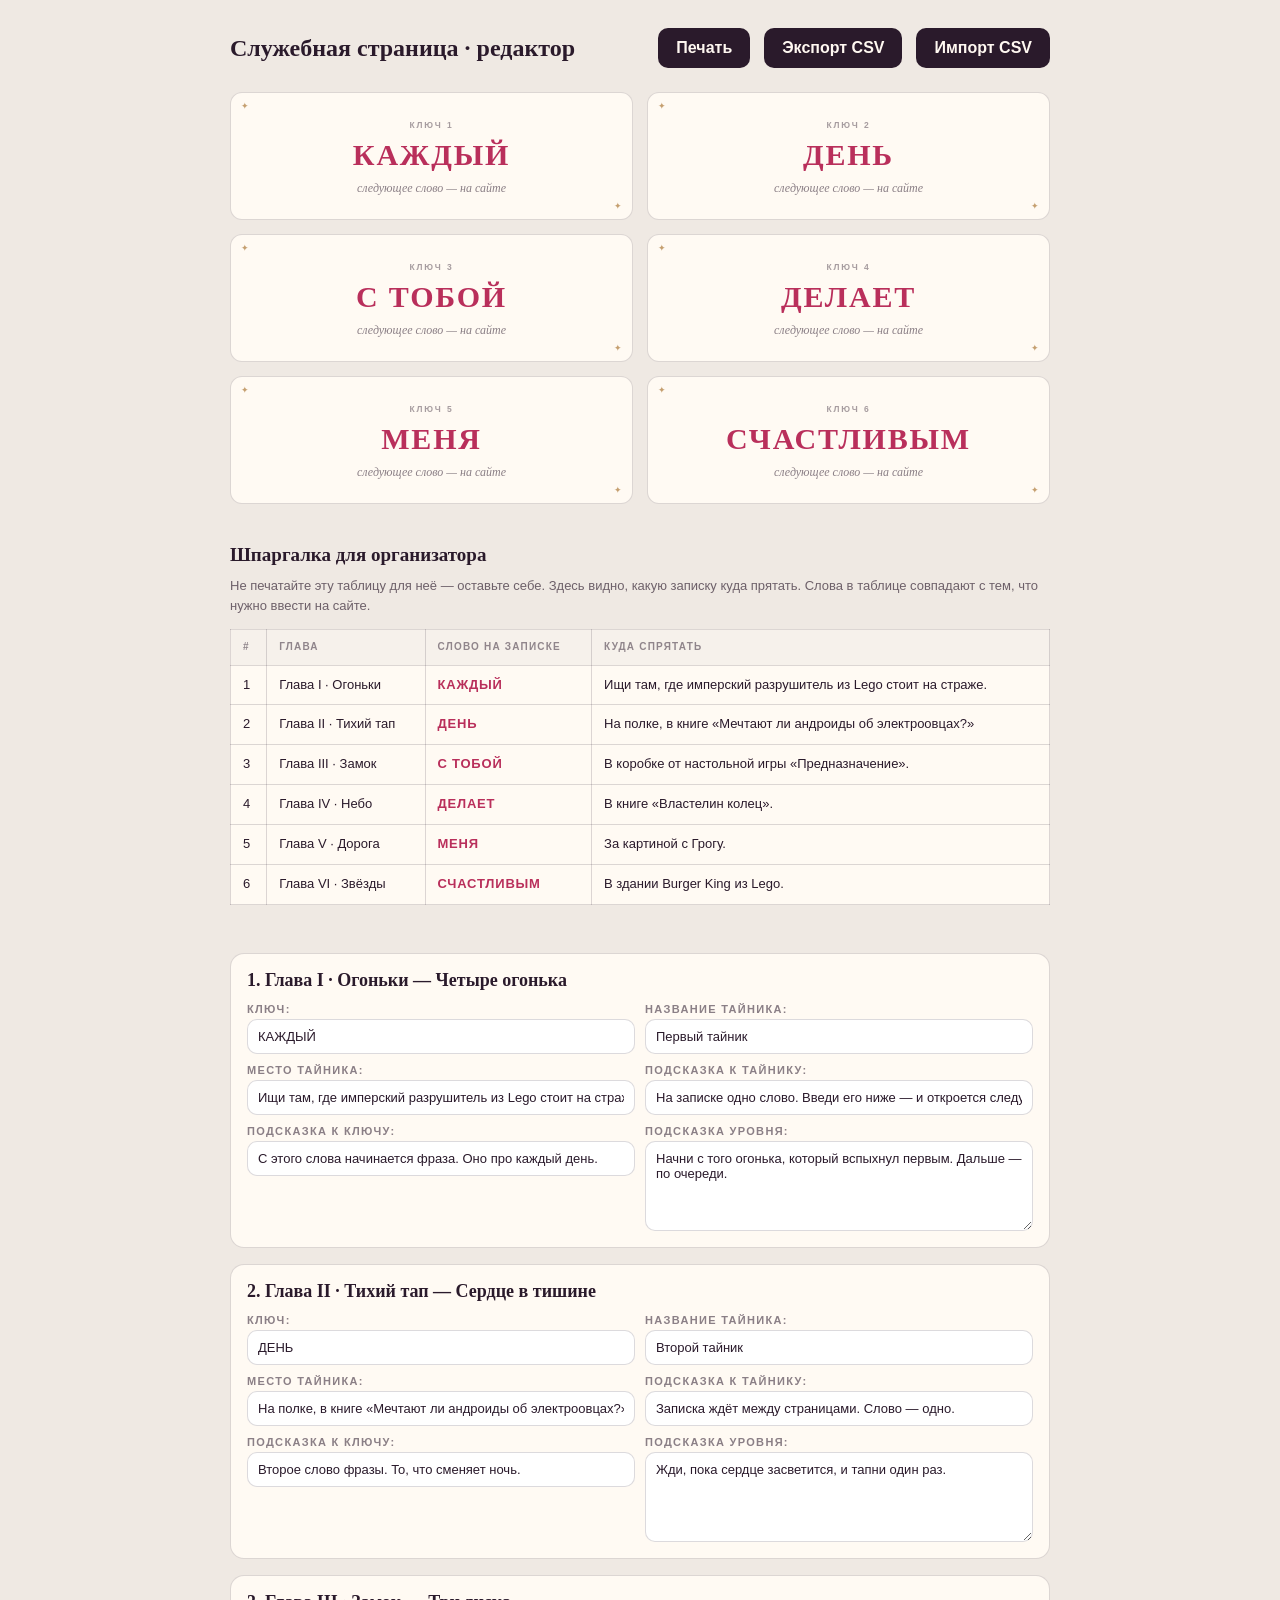
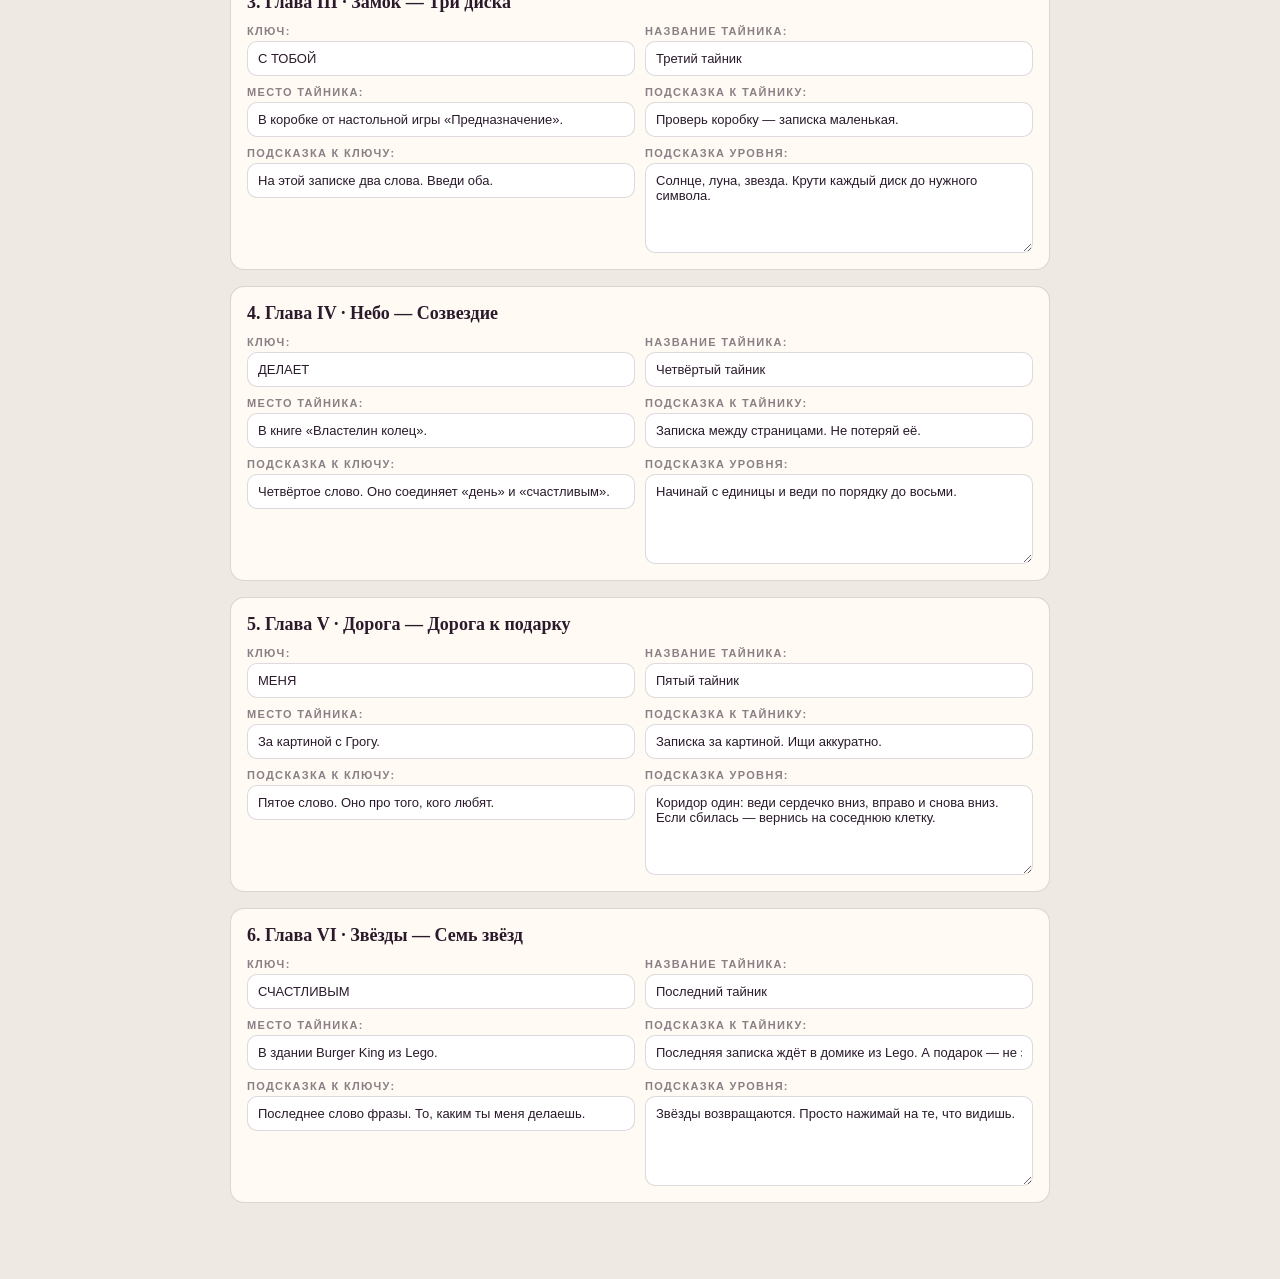
==== docs/editor.html @ c325a447 "Служебная страница редактора и очистка декора" ====
<!DOCTYPE html>
<html lang="ru">
<head>
    <meta charset="UTF-8">
    <meta name="viewport" content="width=device-width, initial-scale=1">
    <title>Служебная страница · Редактор квеста</title>
    <meta name="robots" content="noindex, nofollow">
    <style>
        :root {
            --ink: #2a1a2b;
            --rose: #b92f5b;
            --gold: #a06419;
            --line: rgba(42, 26, 43, 0.16);
        }

        * { box-sizing: border-box; }

        body {
            margin: 0;
            padding: 28px 20px 60px;
            background: #efe9e3;
            color: var(--ink);
            font-family: "Segoe UI", Roboto, Arial, sans-serif;
        }

        .toolbar {
            max-width: 820px;
            margin: 0 auto 24px;
            display: flex;
            flex-wrap: wrap;
            align-items: center;
            gap: 14px;
        }

        .toolbar h1 {
            flex: 1 1 260px;
            margin: 0;
            font-family: Georgia, "Times New Roman", serif;
            font-size: 24px;
            font-weight: 600;
        }

        .toolbar button {
            padding: 11px 18px;
            border: 0;
            border-radius: 10px;
            background: #2a1a2b;
            color: #fff8f1;
            font: inherit;
            font-weight: 700;
            cursor: pointer;
        }

        .notice {
            max-width: 820px;
            margin: 0 auto 22px;
            padding: 12px 15px;
            border: 1px solid rgba(185, 47, 91, 0.35);
            border-radius: 10px;
            background: rgba(185, 47, 91, 0.08);
            font-size: 13.5px;
            line-height: 1.5;
        }

        .notice[hidden] { display: none; }

        .sheet {
            max-width: 820px;
            margin: 0 auto;
            display: grid;
            grid-template-columns: repeat(2, 1fr);
            gap: 14px;
        }

        .note {
            position: relative;
            min-height: 128px;
            padding: 20px 18px 16px;
            border: 1px solid var(--line);
            border-radius: 12px;
            background: #fffaf3;
            display: flex;
            flex-direction: column;
            justify-content: center;
            text-align: center;
            break-inside: avoid;
        }

        .note::before,
        .note::after {
            content: "✦";
            position: absolute;
            font-size: 9px;
            color: var(--gold);
            opacity: 0.6;
        }

        .note::before { top: 8px; left: 10px; }
        .note::after { bottom: 8px; right: 10px; }

        .note__num {
            margin-bottom: 8px;
            font-size: 8.5px;
            font-weight: 700;
            letter-spacing: 0.22em;
            text-transform: uppercase;
            color: rgba(42, 26, 43, 0.42);
        }

        .note__word {
            font-family: Georgia, "Times New Roman", serif;
            font-size: 30px;
            font-weight: 600;
            letter-spacing: 0.06em;
            line-height: 1.1;
            text-transform: uppercase;
            color: var(--rose);
        }

        .note__hint {
            margin-top: 10px;
            font-family: Georgia, "Times New Roman", serif;
            font-size: 12px;
            font-style: italic;
            color: rgba(42, 26, 43, 0.55);
        }

        .organizer {
            max-width: 820px;
            margin: 40px auto 0;
        }

        .organizer h2 {
            margin: 0 0 10px;
            font-family: Georgia, "Times New Roman", serif;
            font-size: 19px;
            font-weight: 600;
        }

        .organizer p {
            margin: 0 0 14px;
            font-size: 13px;
            line-height: 1.5;
            color: rgba(42, 26, 43, 0.66);
        }

        table {
            width: 100%;
            border-collapse: collapse;
            background: #fffaf3;
            font-size: 13px;
        }

        th, td {
            padding: 10px 12px;
            border: 1px solid var(--line);
            text-align: left;
            vertical-align: top;
            line-height: 1.45;
        }

        th {
            font-size: 10px;
            letter-spacing: 0.12em;
            text-transform: uppercase;
            color: rgba(42, 26, 43, 0.5);
            background: rgba(42, 26, 43, 0.04);
        }

        td b {
            letter-spacing: 0.06em;
            text-transform: uppercase;
            color: var(--rose);
        }

        .empty {
            padding: 20px;
            border: 1px dashed var(--line);
            border-radius: 10px;
            font-size: 13px;
            text-align: center;
            color: rgba(42, 26, 43, 0.5);
        }

        .editor {
            max-width: 820px;
            margin: 48px auto 0;
        }

        .editor h2 {
            margin: 0 0 14px;
            font-family: Georgia, "Times New Roman", serif;
            font-size: 22px;
            font-weight: 600;
        }

        .editor .level-card {
            border: 1px solid var(--line);
            border-radius: 14px;
            background: #fffaf3;
            padding: 16px;
            margin-bottom: 16px;
        }

        .editor .level-card h3 {
            margin: 0 0 12px;
            font-family: Georgia, "Times New Roman", serif;
            font-size: 18px;
            font-weight: 600;
        }

        .editor .grid {
            display: grid;
            grid-template-columns: repeat(2, minmax(0, 1fr));
            gap: 10px;
        }

        @media (max-width: 620px) {
            .editor .grid { grid-template-columns: 1fr; }
        }

        .editor label {
            display: flex;
            flex-direction: column;
            gap: 4px;
            font-size: 11px;
            font-weight: 800;
            letter-spacing: 0.12em;
            text-transform: uppercase;
            color: rgba(42, 26, 43, 0.55);
        }

        .editor input,
        .editor textarea {
            width: 100%;
            padding: 9px 10px;
            border: 1px solid var(--line);
            border-radius: 10px;
            background: #fff;
            color: var(--ink);
            font: inherit;
            font-size: 13px;
            text-transform: none;
            letter-spacing: normal;
            font-weight: 500;
        }

        .editor textarea { min-height: 90px; resize: vertical; }

        @media (max-width: 620px) {
            .sheet { grid-template-columns: 1fr; }
        }

        @media (max-width: 620px) {
            .toolbar { gap: 10px; }
        }

        @media print {
            @page { size: A4; margin: 14mm; }

            body {
                padding: 0;
                background: #fff;
                -webkit-print-color-adjust: exact;
                print-color-adjust: exact;
            }

            .toolbar button,
            .organizer p,
            .toolbar h1 { display: none; }

            .toolbar { margin: 0; }

            .notice { margin-bottom: 10mm; font-size: 11px; }

            .sheet { gap: 6mm; }

            .note {
                min-height: 45mm;
                border-color: #bbb;
            }

            .note__word { font-size: 30pt; }

            .organizer { margin-top: 12mm; break-before: page; }

            table { font-size: 11px; }
        }
    </style>
</head>
<body>

    <div class="toolbar">
        <h1>Служебная страница · редактор</h1>
        <button type="button" id="printBtn">Печать</button>
        <button type="button" id="exportBtn">Экспорт CSV</button>
        <button type="button" id="importBtn">Импорт CSV</button>
    </div>

    <p class="notice" id="demoNotice" hidden>
        Сейчас в <code>js/config.js</code> включены демо-ключи. Это не настоящие слова —
        для квеста сначала замените контент и поставьте <code>meta.demo = false</code>.
    </p>

    <div class="sheet" id="sheet"></div>

    <section class="organizer">
        <h2>Шпаргалка для организатора</h2>
        <p>
            Не печатайте эту таблицу для неё — оставьте себе. Здесь видно, какую записку
            куда прятать. Слова в таблице совпадают с тем, что нужно ввести на сайте.
        </p>
        <div id="tableMount"></div>
    </section>

    <section class="editor" id="editor"></section>

    <script src="../js/config.js"></script>
    <script>
        (function () {
            "use strict";

            const config = (typeof QUEST !== "undefined") ? QUEST : null;
            const levels = (config && config.levels) || [];
            const sheet = document.getElementById("sheet");
            const tableMount = document.getElementById("tableMount");
            const notice = document.getElementById("demoNotice");
            const editorMount = document.getElementById("editor");

            function keys(reward) {
                if (!reward || reward.key == null) return [];
                const list = Array.isArray(reward.key) ? reward.key : [reward.key];
                return list.filter(function (value) {
                    return value != null && String(value).trim() !== "";
                });
            }

            if (config && config.meta && config.meta.demo) {
                notice.hidden = false;
            }

            const notes = levels
                .map(function (level, index) {
                    return { level: level, index: index, word: keys(level.reward)[0] };
                })
                .filter(function (entry) { return entry.word; });

            if (!notes.length) {
                sheet.innerHTML = '<div class="empty">В конфиге нет ни одного уровня с полем <code>reward.key</code>.</div>';
            }

            notes.forEach(function (entry, order) {
                const noteEl = document.createElement("div");
                noteEl.className = "note";
                noteEl.innerHTML =
                    '<div class="note__num">Ключ ' + (order + 1) + "</div>" +
                    '<div class="note__word">' + String(entry.word).toUpperCase() + "</div>" +
                    '<div class="note__hint">следующее слово — на сайте</div>';
                sheet.appendChild(noteEl);
            });

            const rows = levels.map(function (level, index) {
                const word = keys(level.reward)[0];
                const reward = level.reward || {};
                return (
                    "<tr>" +
                        "<td>" + (index + 1) + "</td>" +
                        "<td>" + (level.eyebrow || "Глава") + "</td>" +
                        "<td>" + (word ? "<b>" + word + "</b>" : "— без записки —") + "</td>" +
                        "<td>" + (reward.text || "—") + "</td>" +
                    "</tr>"
                );
            }).join("");

            tableMount.innerHTML =
                "<table>" +
                    "<thead><tr>" +
                        "<th>#</th><th>Глава</th><th>Слово на записке</th><th>Куда спрятать</th>" +
                    "</tr></thead>" +
                    "<tbody>" + rows + "</tbody>" +
                "</table>";

            /* ---------- Редактор ---------- */

            const editor = document.getElementById("editor");
            editor.innerHTML = "";

            levels.forEach(function (level, index) {
                const card = document.createElement("div");
                card.className = "level-card";

                const title = document.createElement("h3");
                title.textContent = (index + 1) + ". " + (level.eyebrow || "Глава") + " — " + (level.title || "Без названия");

                const grid = document.createElement("div");
                grid.className = "grid";

                function field(label, key, value, textarea) {
                    const wrap = document.createElement("label");
                    const input = document.createElement(textarea ? "textarea" : "input");
                    if (!textarea) {
                        input.type = "text";
                    }
                    input.value = value == null ? "" : String(value);
                    input.setAttribute("data-level", String(index));
                    input.setAttribute("data-field", key);
                    if (textarea) {
                        input.rows = 3;
                    }
                    wrap.appendChild(document.createTextNode(label + ": "));
                    wrap.appendChild(input);
                    grid.appendChild(wrap);
                    return input;
                }

                field("Ключ", "key", keys(level.reward)[0]);
                field("Название тайника", "treasureTitle", level.reward ? level.reward.title : "");
                field("Место тайника", "treasurePlace", level.reward ? level.reward.text : "");
                field("Подсказка к тайнику", "treasureNote", level.reward ? level.reward.note : "");
                field("Подсказка к ключу", "keyHint", level.reward ? level.reward.keyHint : "");
                field("Подсказка уровня", "hint", level.hint, true);

                card.appendChild(title);
                card.appendChild(grid);
                editor.appendChild(card);
            });

            document.getElementById("exportBtn").addEventListener("click", function () {
                const header = [
                    "level_id", "eyebrow", "title", "type",
                    "key", "treasureTitle", "treasurePlace", "treasureNote", "keyHint", "hint"
                ];
                const lines = [header.join(",")];

                levels.forEach(function (level) {
                    const reward = level.reward || {};
                    const row = [
                        level.id,
                        level.eyebrow || "",
                        level.title || "",
                        level.type || "",
                        keys(level.reward)[0] || "",
                        reward.title || "",
                        reward.text || "",
                        reward.note || "",
                        reward.keyHint || "",
                        level.hint || ""
                    ].map(function (value) { return String(value == null ? "" : value); });

                    lines.push(row.map(function (value) {
                        return /[",\n]/.test(value) ? '"' + value.replace(/"/g, '""') + '"' : value;
                    }).join(","));
                });

                const blob = new Blob([lines.join("\n")], { type: "text/csv;charset=utf-8" });
                const url = URL.createObjectURL(blob);
                const a = document.createElement("a");
                a.href = url;
                a.download = "quest-editor.csv";
                a.click();
                URL.revokeObjectURL(url);
            });

            document.getElementById("importBtn").addEventListener("click", function () {
                const input = document.createElement("input");
                input.type = "file";
                input.accept = ".csv,text/csv";
                input.addEventListener("change", function () {
                    const file = input.files && input.files[0];
                    if (!file) return;
                    const reader = new FileReader();
                    reader.onload = function () {
                        const text = String(reader.result || "");
                        const lines = text.split(/\r\n|\n|\r/).filter(function (line) { return line.trim() !== ""; });
                        const header = (lines[0] || "").split(",");
                        const startIndex = header.findIndex(function (h) { return h.trim() === "level_id"; });
                        if (startIndex < 0) return;

                        for (let i = 1; i < lines.length; i++) {
                            const cells = lines[i].split(",");
                            const level = levels[i - 1];
                            if (!level) break;
                            for (let c = startIndex; c < header.length; c++) {
                                const field = header[c].trim();
                                const value = (cells[c] == null ? "" : cells[c]).trim();
                                if (!field) continue;
                                if (field === "key" && level.reward) level.reward.key = value;
                                if (field === "treasureTitle" && level.reward) level.reward.title = value;
                                if (field === "treasurePlace" && level.reward) level.reward.text = value;
                                if (field === "treasureNote" && level.reward) level.reward.note = value;
                                if (field === "keyHint" && level.reward) level.reward.keyHint = value;
                                if (field === "hint") level.hint = value;
                            }
                        }
                    };
                    reader.readAsText(file);
                });
                input.click();
            });

            document.getElementById("printBtn").addEventListener("click", function () {
                window.print();
            });
        })();
    </script>
</body>
</html>
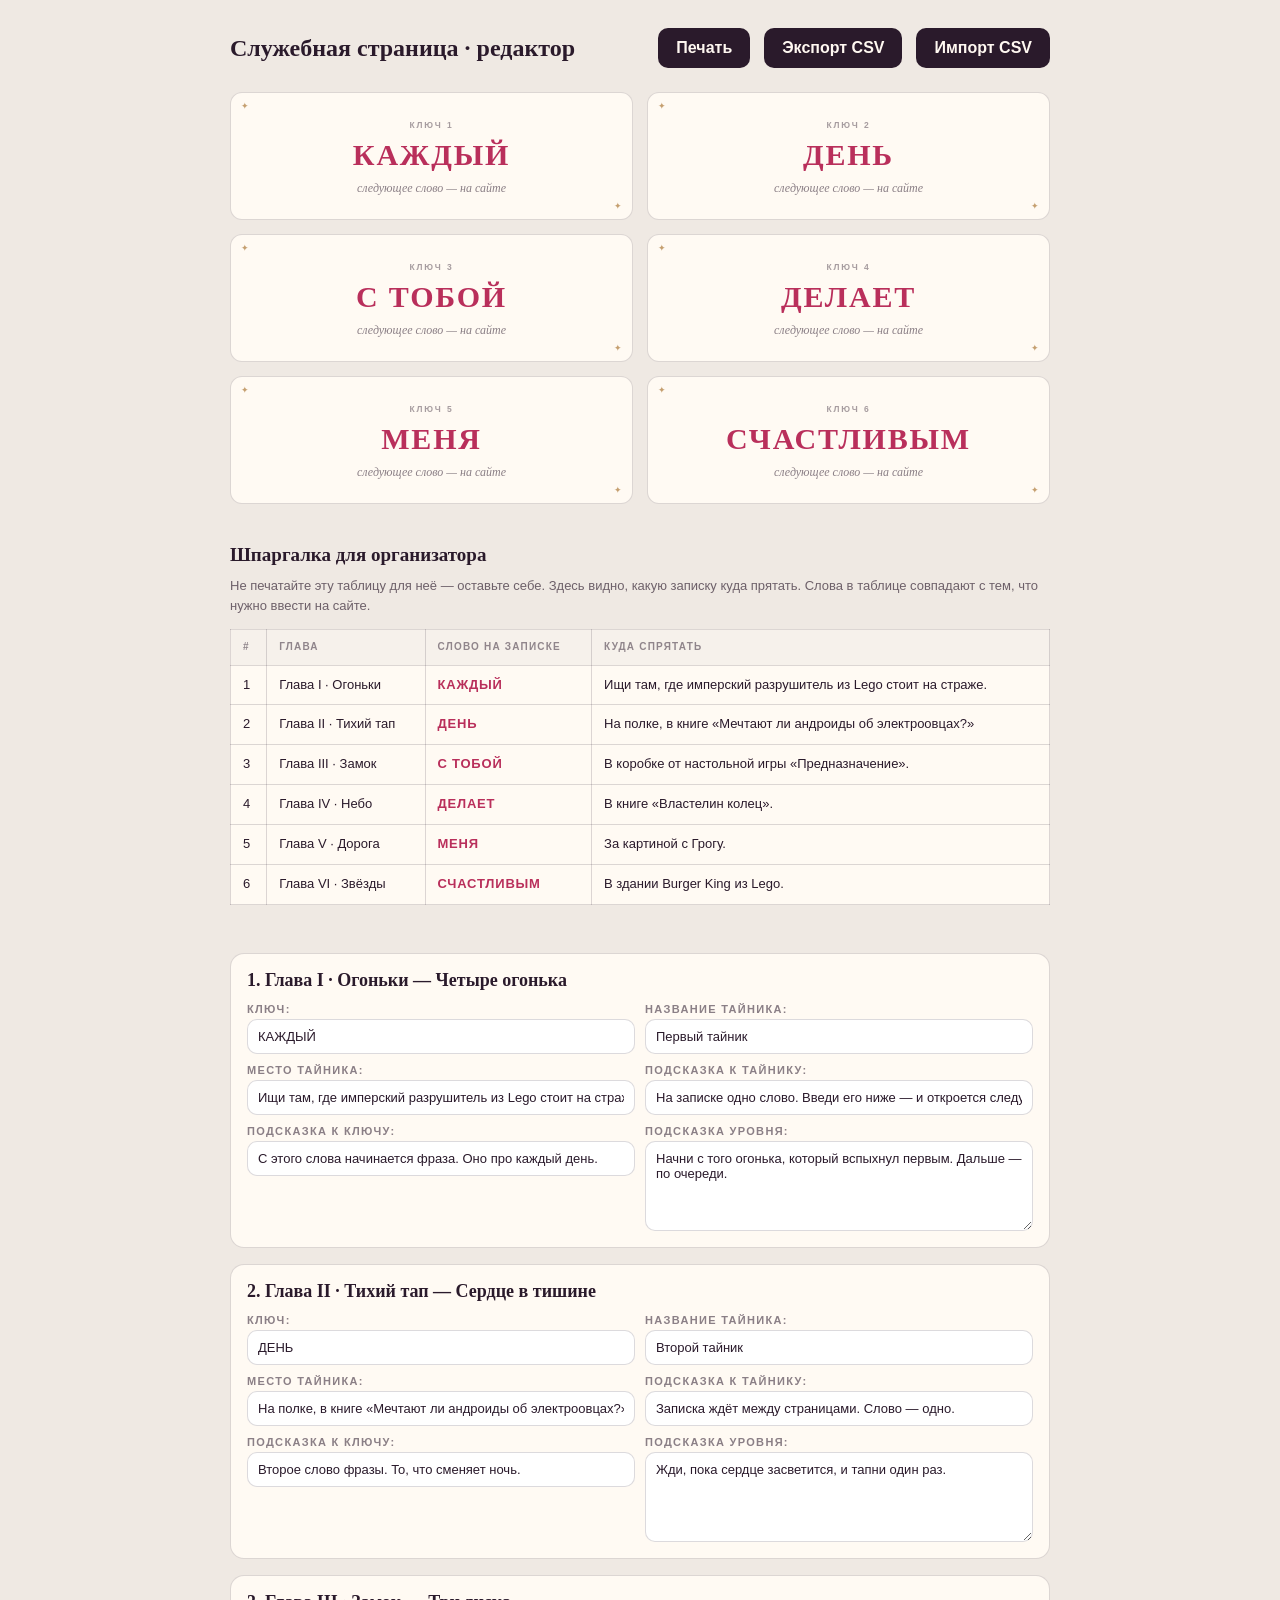
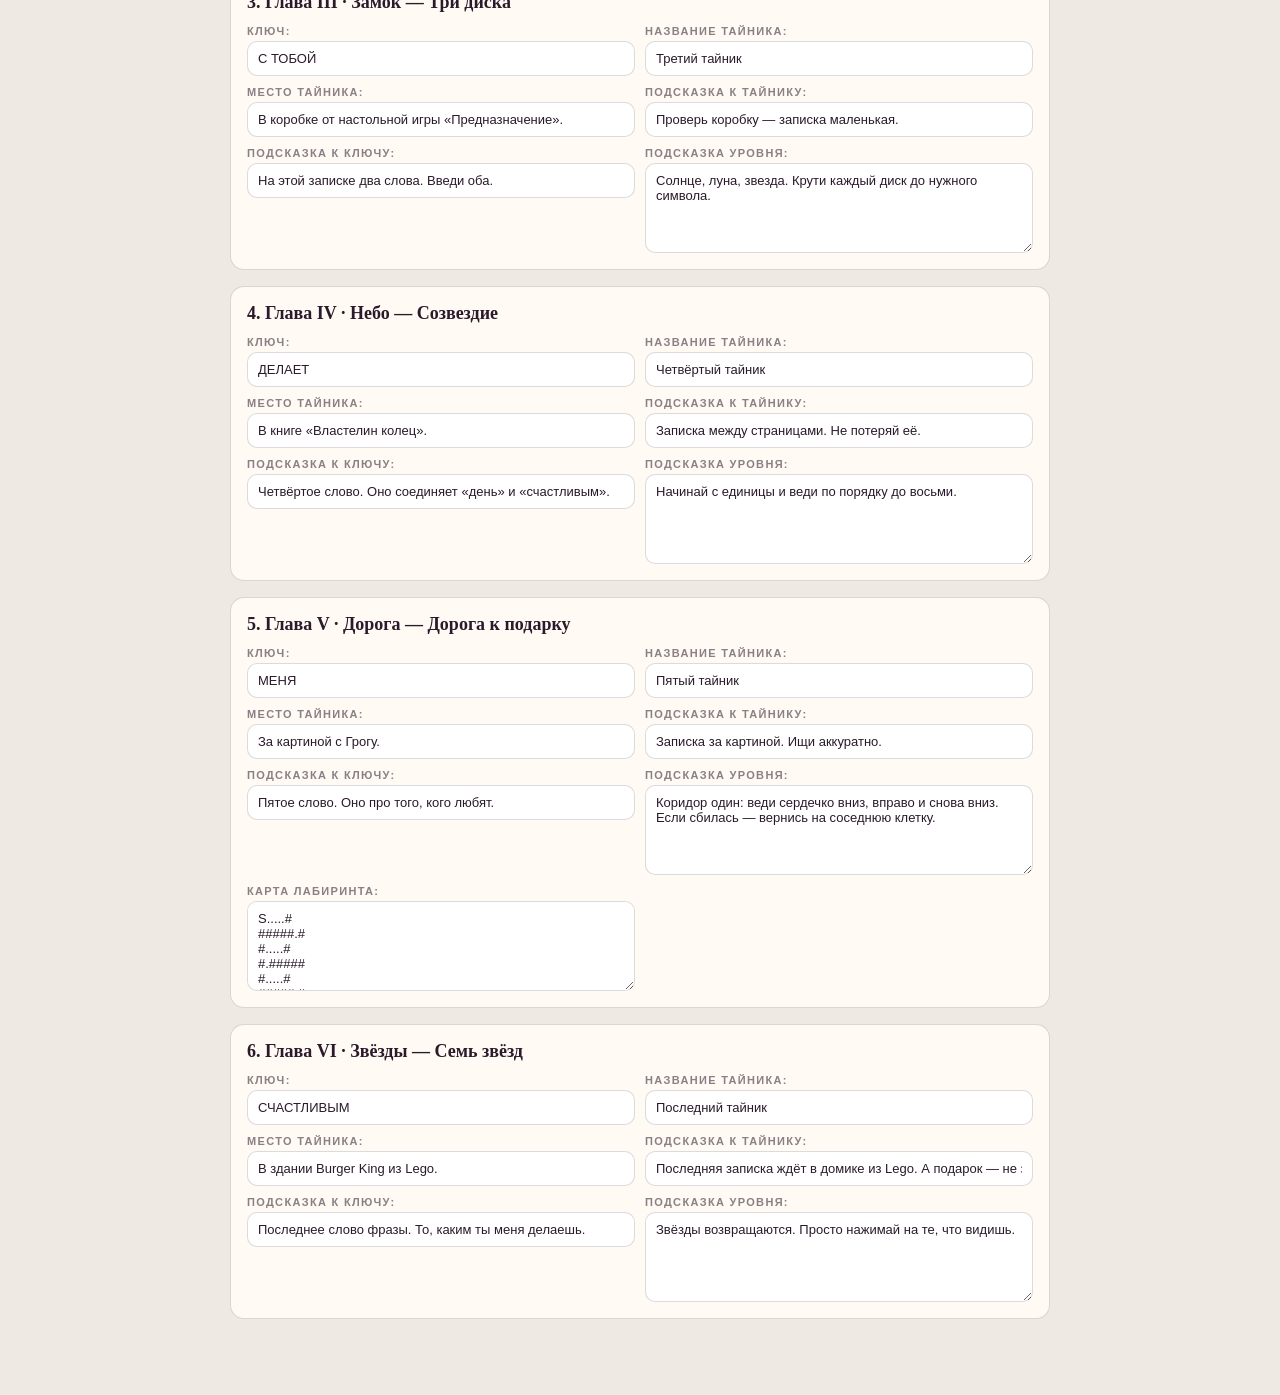
==== commit 633eec86: "Редактор карты лабиринта в служебной странице" ====
--- a/docs/editor.html
+++ b/docs/editor.html
@@ -419,6 +419,9 @@
                 field("Подсказка к тайнику", "treasureNote", level.reward ? level.reward.note : "");
                 field("Подсказка к ключу", "keyHint", level.reward ? level.reward.keyHint : "");
                 field("Подсказка уровня", "hint", level.hint, true);
+                if (level.type === "maze") {
+                    field("Карта лабиринта", "grid", (level.grid || []).join("\n"), true);
+                }
 
                 card.appendChild(title);
                 card.appendChild(grid);
@@ -428,7 +431,7 @@
             document.getElementById("exportBtn").addEventListener("click", function () {
                 const header = [
                     "level_id", "eyebrow", "title", "type",
-                    "key", "treasureTitle", "treasurePlace", "treasureNote", "keyHint", "hint"
+                    "key", "treasureTitle", "treasurePlace", "treasureNote", "keyHint", "hint", "grid"
                 ];
                 const lines = [header.join(",")];
 
@@ -444,7 +447,8 @@
                         reward.text || "",
                         reward.note || "",
                         reward.keyHint || "",
-                        level.hint || ""
+                        level.hint || "",
+                        (level.grid || []).join("\n") || ""
                     ].map(function (value) { return String(value == null ? "" : value); });
 
                     lines.push(row.map(function (value) {
@@ -490,6 +494,12 @@
                                 if (field === "treasureNote" && level.reward) level.reward.note = value;
                                 if (field === "keyHint" && level.reward) level.reward.keyHint = value;
                                 if (field === "hint") level.hint = value;
+                                if (field === "grid") {
+                                    level.grid = value
+                                        .split(/\r\n|\n|\r/)
+                                        .map(function (line) { return String(line); })
+                                        .filter(function (line) { return line.trim() !== ""; });
+                                }
                             }
                         }
                     };
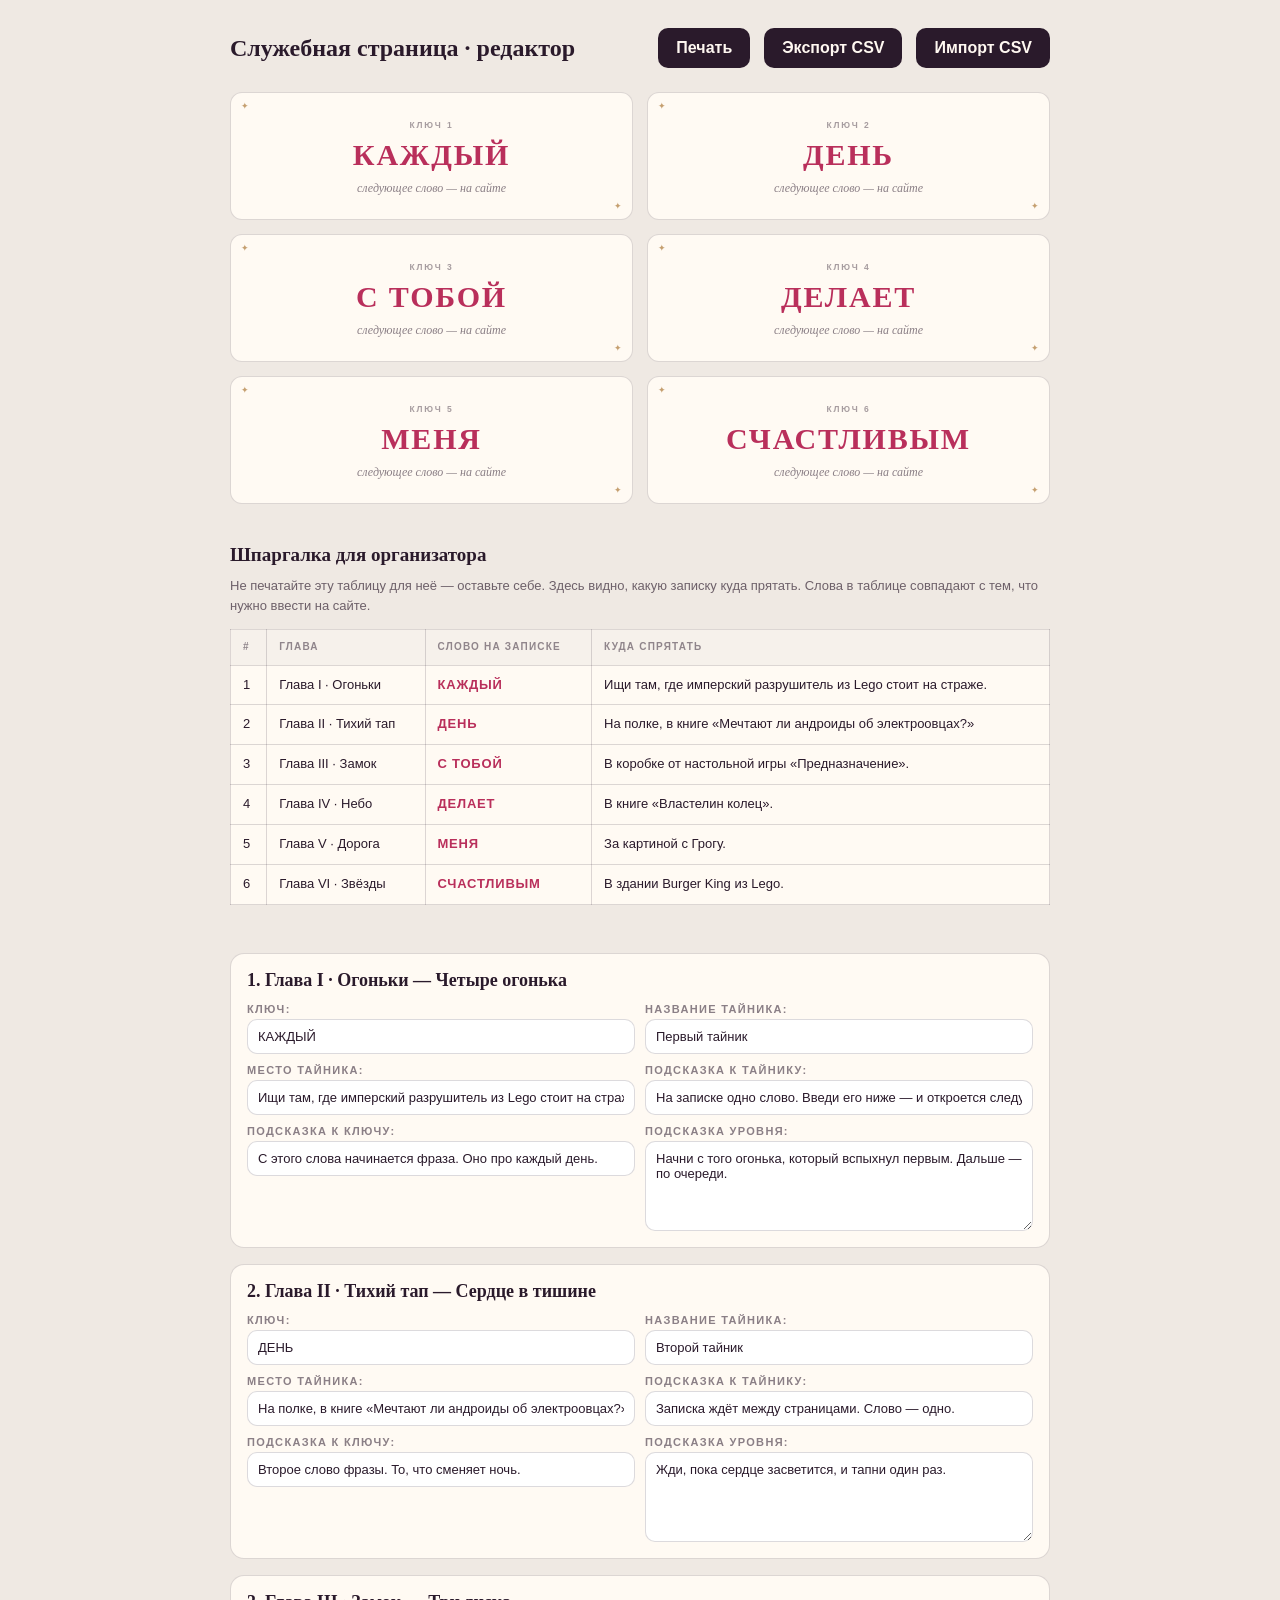
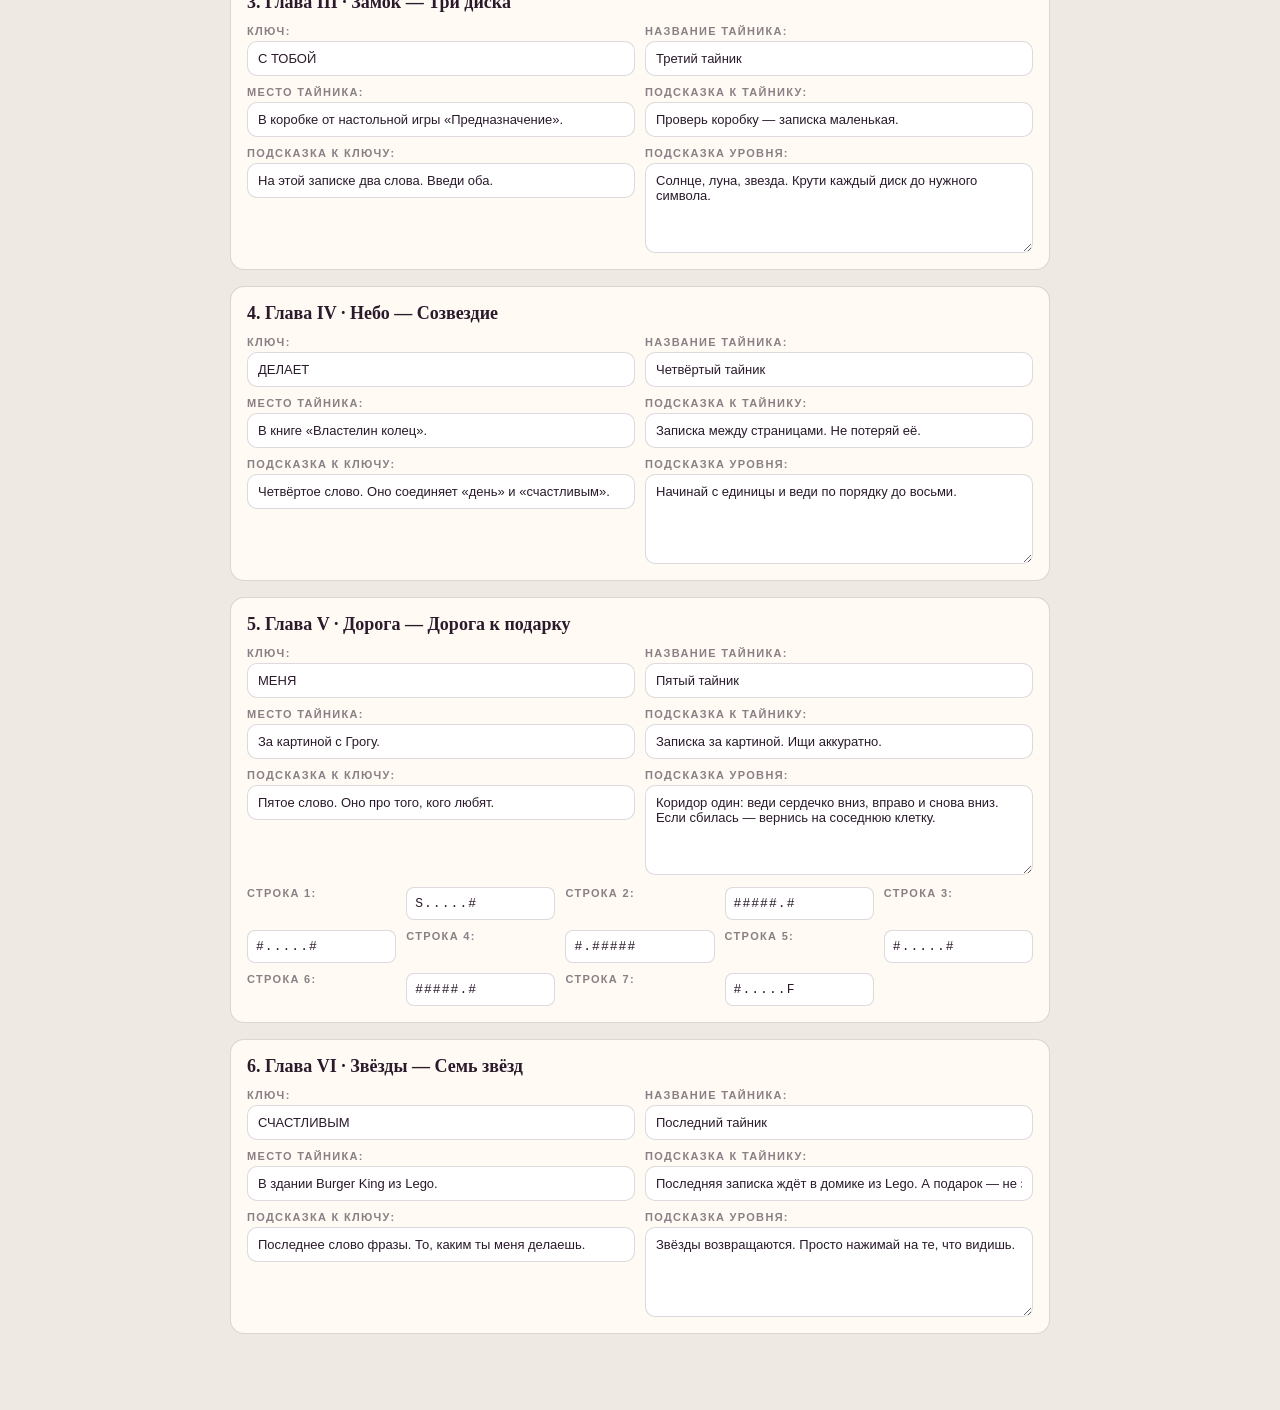
==== commit b56f2725: "Визуальный редактор карты лабиринта и проверка экспорта" ====
--- a/docs/editor.html
+++ b/docs/editor.html
@@ -243,6 +243,31 @@
             text-transform: none;
             letter-spacing: normal;
             font-weight: 500;
+        }
+
+        .editor-map {
+            display: grid;
+            grid-template-columns: repeat(auto-fit, minmax(140px, 1fr));
+            gap: 10px;
+            margin-top: 12px;
+        }
+
+        .editor-map__row {
+            display: flex;
+            flex-direction: column;
+            gap: 4px;
+        }
+
+        .editor-map input {
+            padding: 8px;
+            border: 1px solid var(--line);
+            border-radius: 8px;
+            background: #fff;
+            color: var(--ink);
+            font-family: "Courier New", ui-monospace, monospace;
+            font-size: 13px;
+            letter-spacing: 0.08em;
+            text-transform: uppercase;
         }
 
         .editor textarea { min-height: 90px; resize: vertical; }
@@ -419,12 +444,35 @@
                 field("Подсказка к тайнику", "treasureNote", level.reward ? level.reward.note : "");
                 field("Подсказка к ключу", "keyHint", level.reward ? level.reward.keyHint : "");
                 field("Подсказка уровня", "hint", level.hint, true);
-                if (level.type === "maze") {
-                    field("Карта лабиринта", "grid", (level.grid || []).join("\n"), true);
-                }
 
                 card.appendChild(title);
                 card.appendChild(grid);
+
+                if (level.type === "maze") {
+                    const mapBox = document.createElement("div");
+                    mapBox.className = "editor-map";
+
+                    for (let rowIndex = 0; rowIndex < (level.grid || []).length; rowIndex++) {
+                        const rowLabel = document.createElement("label");
+                        rowLabel.className = "editor-map__row";
+                        const rowInput = document.createElement("input");
+                        rowInput.type = "text";
+                        rowInput.value = (level.grid || [])[rowIndex] || "";
+                        rowInput.setAttribute("maxlength", "12");
+                        rowInput.addEventListener("input", function () {
+                            const target = QUEST.levels[index];
+                            if (!target || !Array.isArray(target.grid)) target.grid = [];
+                            while (target.grid.length < rowIndex + 1) target.grid.push("");
+                            target.grid[rowIndex] = rowInput.value;
+                        });
+                        rowLabel.textContent = "Строка " + (rowIndex + 1) + ":";
+                        mapBox.appendChild(rowLabel);
+                        mapBox.appendChild(rowInput);
+                    }
+
+                    card.appendChild(mapBox);
+                }
+
                 editor.appendChild(card);
             });
 
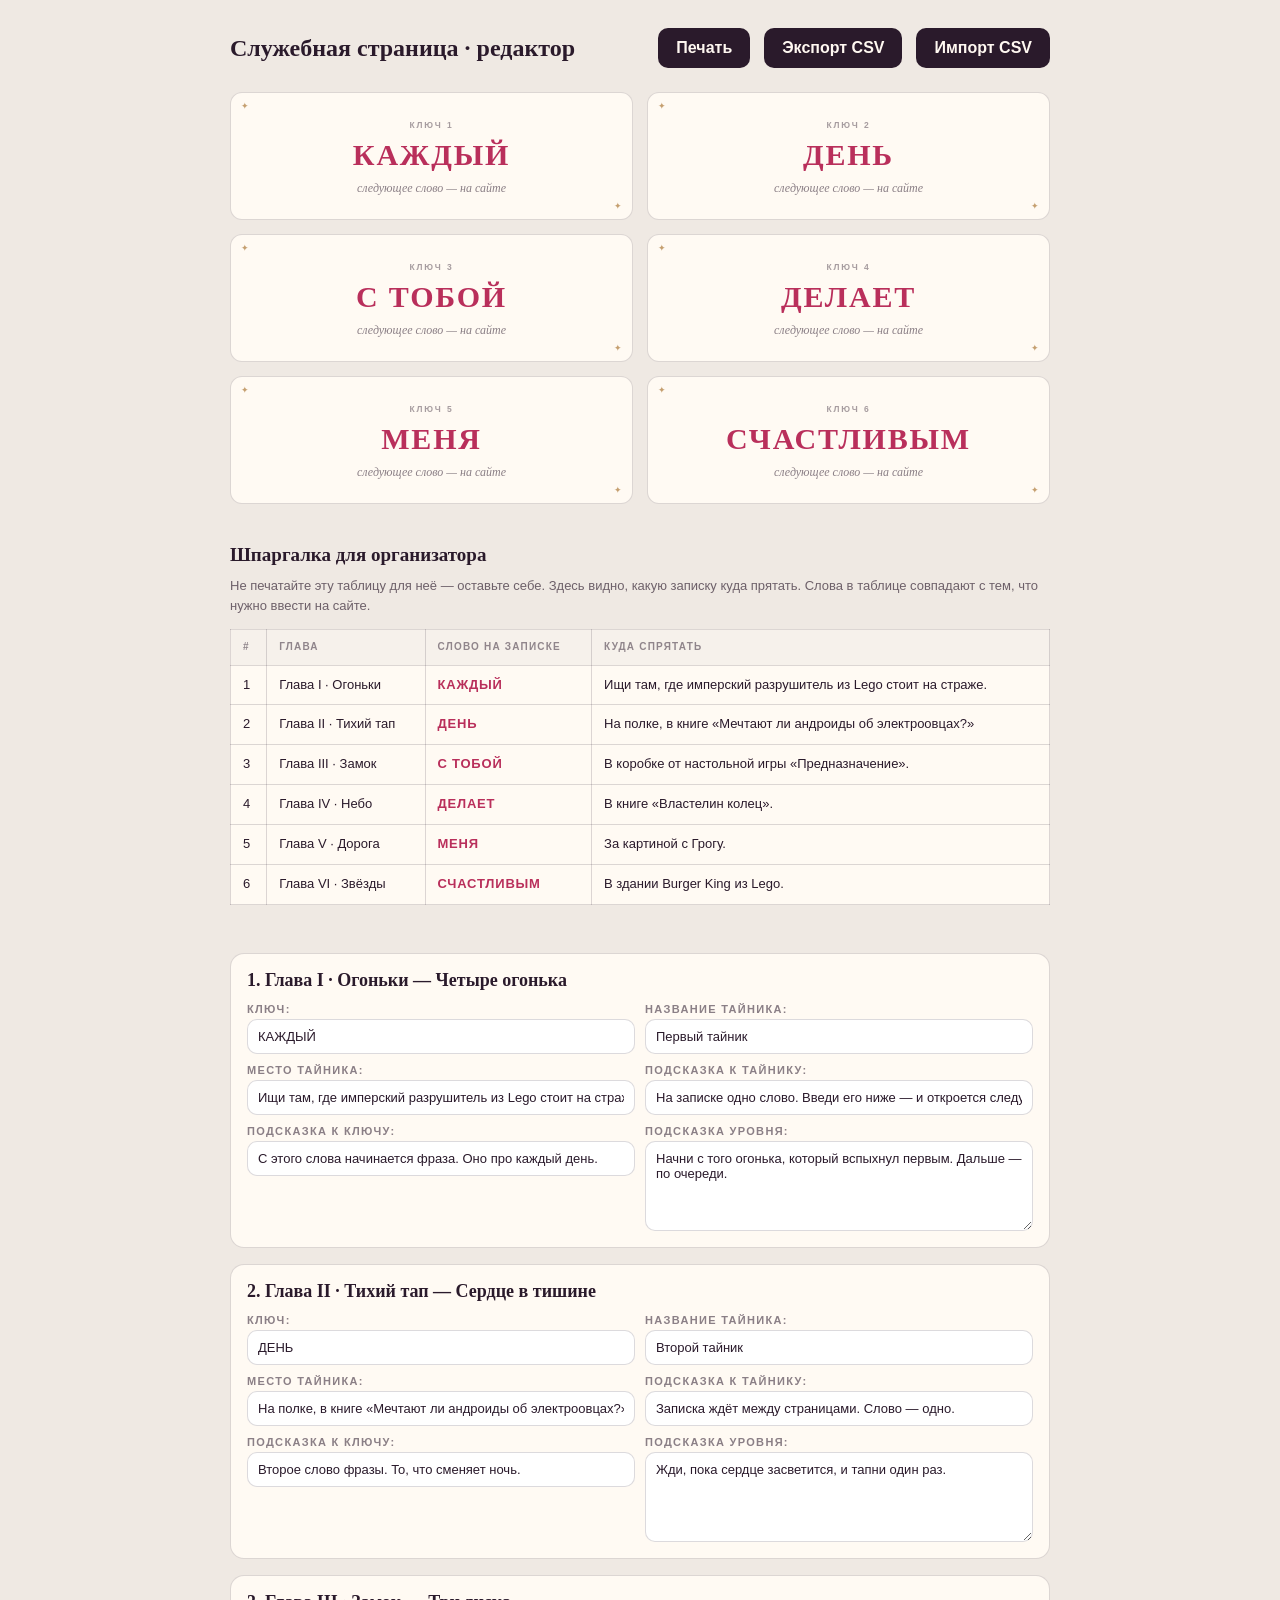
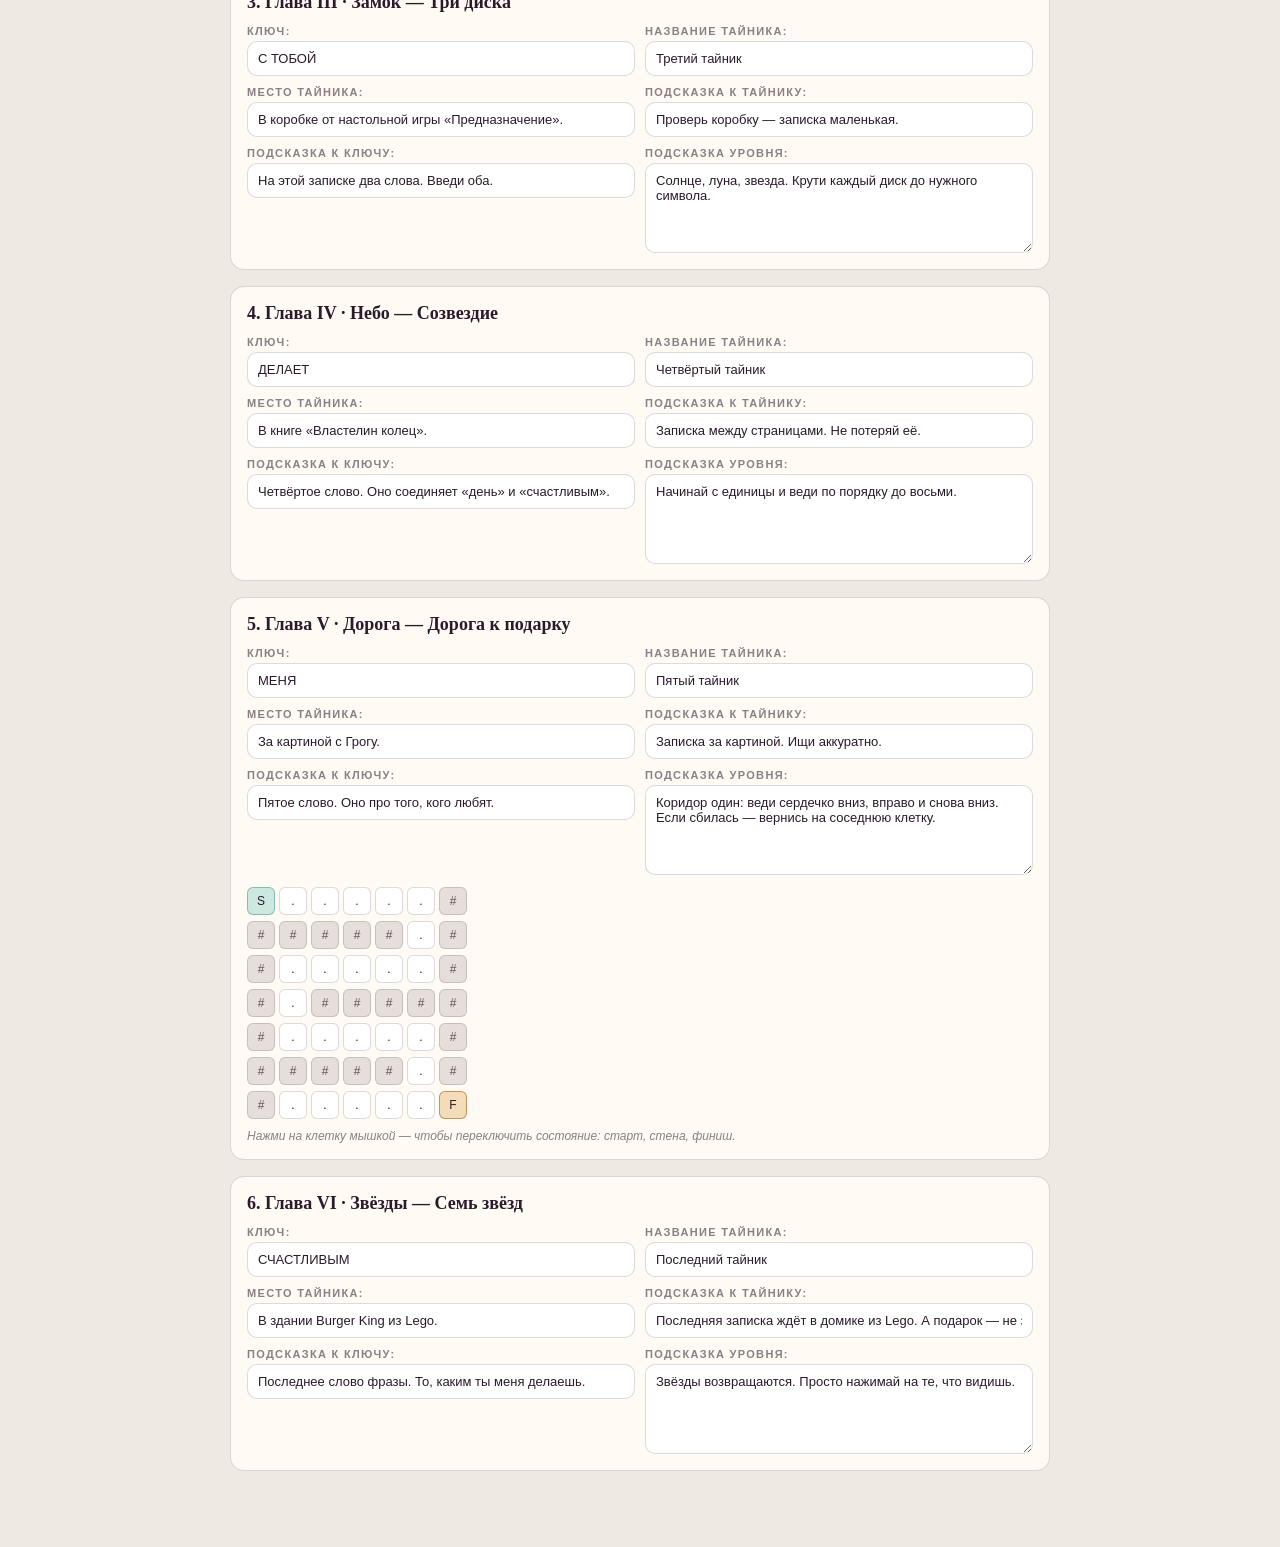
==== commit 599c1c6e: "Визуальный веб-редактор лабиринта с кликабельными клетками" ====
--- a/docs/editor.html
+++ b/docs/editor.html
@@ -252,22 +252,51 @@
             margin-top: 12px;
         }
 
+        .editor-map--grid {
+            display: flex;
+            flex-direction: column;
+            gap: 6px;
+        }
+
         .editor-map__row {
             display: flex;
-            flex-direction: column;
             gap: 4px;
-        }
-
-        .editor-map input {
-            padding: 8px;
+            align-items: center;
+        }
+
+        .editor-map__cell {
+            min-width: 28px;
+            height: 28px;
             border: 1px solid var(--line);
-            border-radius: 8px;
+            border-radius: 6px;
             background: #fff;
             color: var(--ink);
-            font-family: "Courier New", ui-monospace, monospace;
-            font-size: 13px;
-            letter-spacing: 0.08em;
-            text-transform: uppercase;
+            font: inherit;
+            font-size: 12px;
+            cursor: pointer;
+            padding: 0;
+        }
+
+        .editor-map__cell[data-char="S"] {
+            background: rgba(143, 211, 199, 0.45);
+            border-color: rgba(80, 160, 145, 0.6);
+        }
+
+        .editor-map__cell[data-char="#"] {
+            background: rgba(42, 26, 43, 0.12);
+            color: rgba(42, 26, 43, 0.7);
+        }
+
+        .editor-map__cell[data-char="F"] {
+            background: rgba(233, 184, 114, 0.45);
+            border-color: rgba(160, 100, 25, 0.6);
+        }
+
+        .editor-map__hint {
+            margin: 10px 0 0;
+            font-size: 12px;
+            font-style: italic;
+            color: rgba(42, 26, 43, 0.55);
         }
 
         .editor textarea { min-height: 90px; resize: vertical; }
@@ -450,27 +479,51 @@
 
                 if (level.type === "maze") {
                     const mapBox = document.createElement("div");
-                    mapBox.className = "editor-map";
-
-                    for (let rowIndex = 0; rowIndex < (level.grid || []).length; rowIndex++) {
-                        const rowLabel = document.createElement("label");
-                        rowLabel.className = "editor-map__row";
-                        const rowInput = document.createElement("input");
-                        rowInput.type = "text";
-                        rowInput.value = (level.grid || [])[rowIndex] || "";
-                        rowInput.setAttribute("maxlength", "12");
-                        rowInput.addEventListener("input", function () {
-                            const target = QUEST.levels[index];
-                            if (!target || !Array.isArray(target.grid)) target.grid = [];
-                            while (target.grid.length < rowIndex + 1) target.grid.push("");
-                            target.grid[rowIndex] = rowInput.value;
-                        });
-                        rowLabel.textContent = "Строка " + (rowIndex + 1) + ":";
-                        mapBox.appendChild(rowLabel);
-                        mapBox.appendChild(rowInput);
+                    mapBox.className = "editor-map editor-map--grid";
+
+                    const rows = (level.grid || []).filter(function (row) { return row != null; });
+                    const cols = rows.length ? Math.max.apply(null, rows.map(function (row) { return String(row).length; })) : 7;
+
+                    for (let rowIndex = 0; rowIndex < rows.length; rowIndex++) {
+                        const rowDiv = document.createElement("div");
+                        rowDiv.className = "editor-map__row";
+
+                        for (let colIndex = 0; colIndex < cols; colIndex++) {
+                            const char = (rows[rowIndex] || "")[colIndex] || ".";
+                            const cell = document.createElement("button");
+                            cell.type = "button";
+                            cell.className = "editor-map__cell";
+                            cell.textContent = char;
+                            cell.setAttribute("data-char", char);
+                            cell.setAttribute("data-row", String(rowIndex));
+                            cell.setAttribute("data-col", String(colIndex));
+                            cell.addEventListener("click", function () {
+                                const target = QUEST.levels[index];
+                                if (!target) return;
+                                if (!Array.isArray(target.grid)) target.grid = [];
+                                while (target.grid.length < rowIndex + 1) target.grid.push("");
+                                const current = String(target.grid[rowIndex] || "");
+                                const chars = [".", "S", "#", "F"];
+                                let currentIndex = chars.indexOf(current[colIndex] || ".");
+                                if (currentIndex < 0) currentIndex = 0;
+                                const nextIndex = (currentIndex + 1) % chars.length;
+                                const nextChar = chars[nextIndex];
+                                target.grid[rowIndex] = current.slice(0, colIndex) + nextChar + current.slice(colIndex + 1);
+                                cell.setAttribute("data-char", nextChar);
+                                cell.textContent = nextChar;
+                            });
+                            rowDiv.appendChild(cell);
+                        }
+
+                        mapBox.appendChild(rowDiv);
                     }
 
                     card.appendChild(mapBox);
+
+                    const mapHint = document.createElement("p");
+                    mapHint.className = "editor-map__hint";
+                    mapHint.textContent = "Нажми на клетку мышкой — чтобы переключить состояние: старт, стена, финиш.";
+                    card.appendChild(mapHint);
                 }
 
                 editor.appendChild(card);
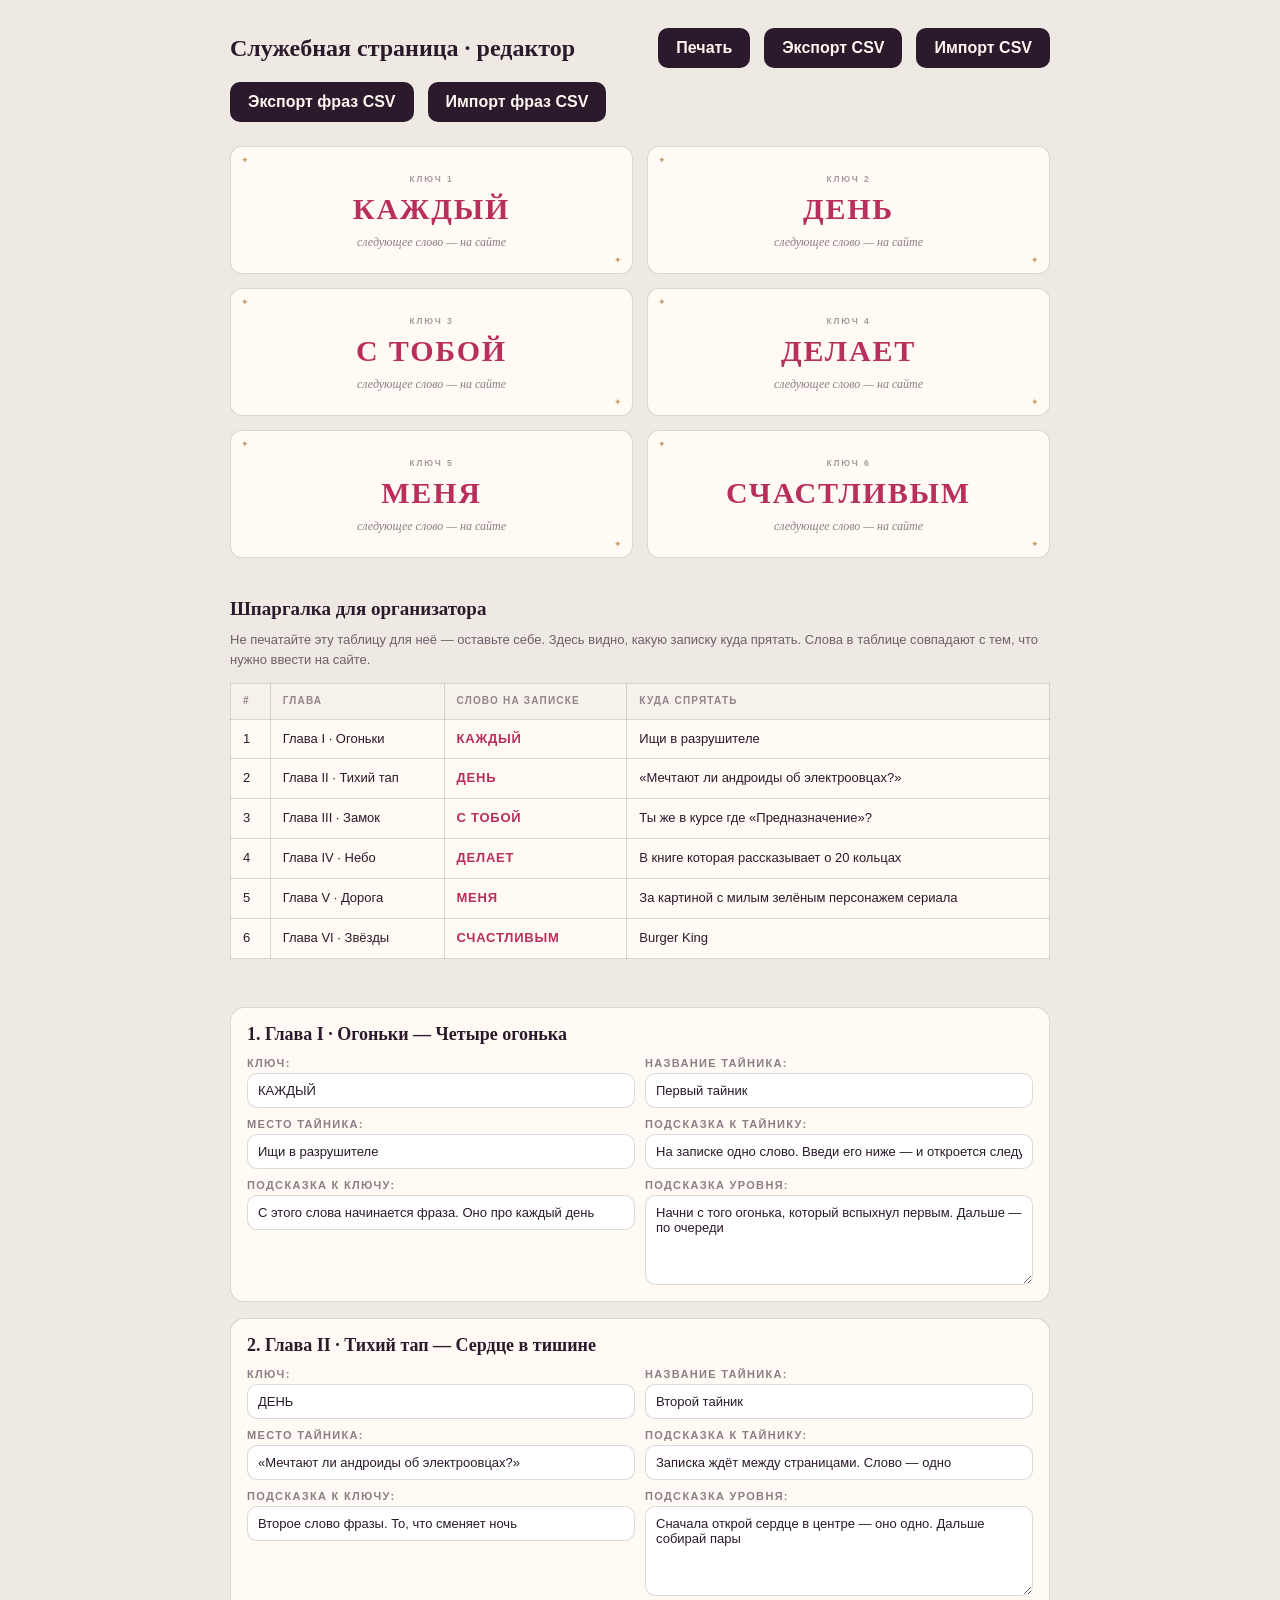
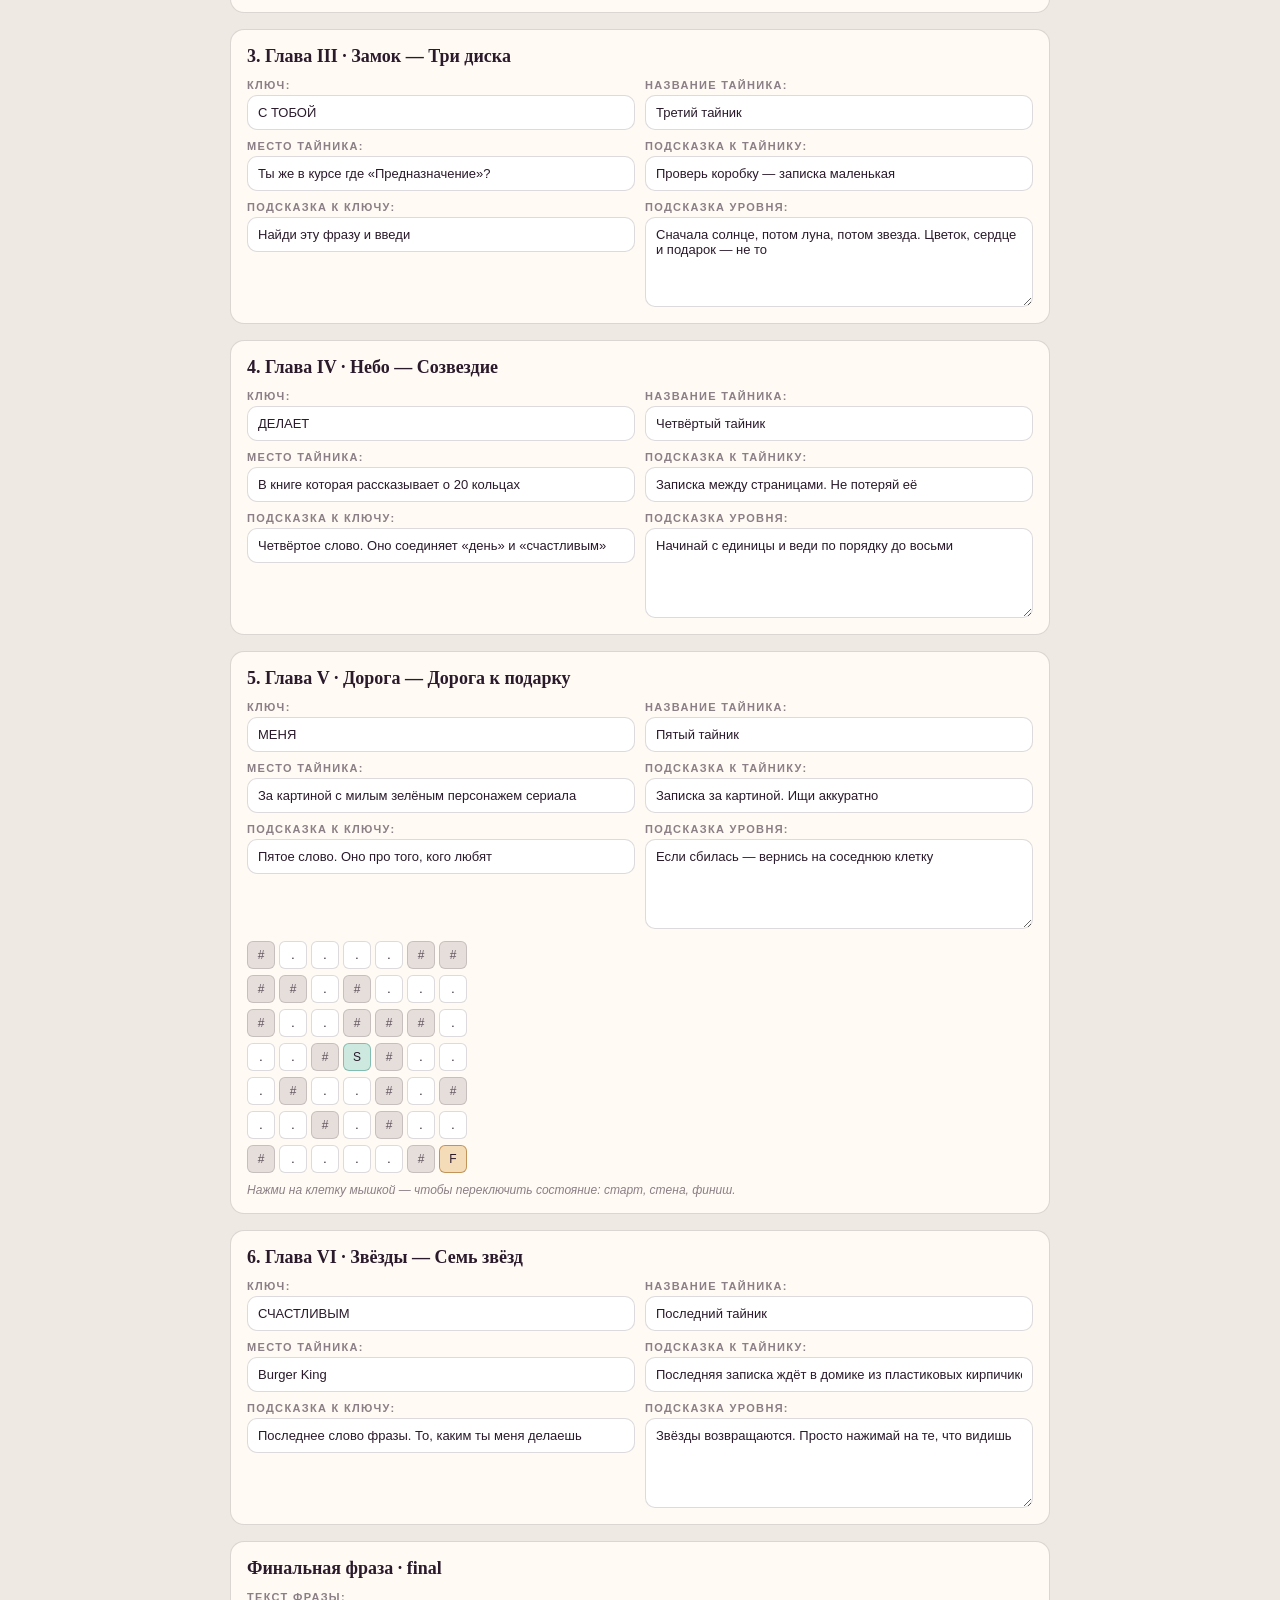
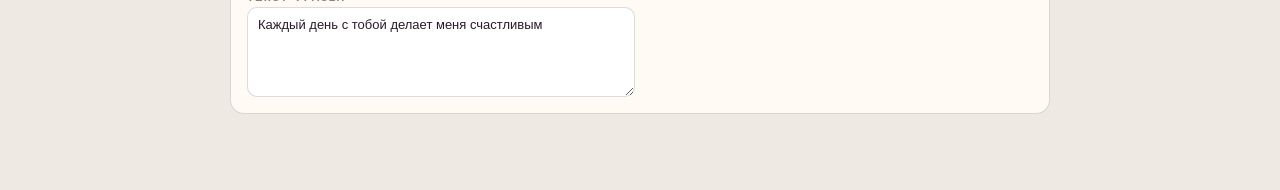
==== commit a721aad6: "Обновлены задания квеста: пары вместо тапа, новые тайники и цветные иконки Co-authored-by: Cursor <c" ====
--- a/docs/editor.html
+++ b/docs/editor.html
@@ -349,6 +349,8 @@
         <button type="button" id="printBtn">Печать</button>
         <button type="button" id="exportBtn">Экспорт CSV</button>
         <button type="button" id="importBtn">Импорт CSV</button>
+        <button type="button" id="exportPhrasesBtn">Экспорт фраз CSV</button>
+        <button type="button" id="importPhrasesBtn">Импорт фраз CSV</button>
     </div>
 
     <p class="notice" id="demoNotice" hidden>
@@ -526,6 +528,42 @@
                     card.appendChild(mapHint);
                 }
 
+                editor.appendChild(card);
+            });
+
+            const phraseEntries = (config && Array.isArray(config.phrases)) ? config.phrases : [];
+
+            phraseEntries.forEach(function (phrase, pIndex) {
+                const card = document.createElement("div");
+                card.className = "level-card";
+
+                const title = document.createElement("h3");
+                title.textContent = "Финальная фраза · " + (phrase.id || "final");
+
+                const grid = document.createElement("div");
+                grid.className = "grid";
+
+                function field(label, key, value, textarea) {
+                    const wrap = document.createElement("label");
+                    const input = document.createElement(textarea ? "textarea" : "input");
+                    if (!textarea) {
+                        input.type = "text";
+                    }
+                    input.value = value == null ? "" : String(value);
+                    input.setAttribute("data-field", key);
+                    if (textarea) {
+                        input.rows = 3;
+                    }
+                    wrap.appendChild(document.createTextNode(label + ": "));
+                    wrap.appendChild(input);
+                    grid.appendChild(wrap);
+                    return input;
+                }
+
+                field("Текст фразы", "finalText", phrase.text, true);
+
+                card.appendChild(title);
+                card.appendChild(grid);
                 editor.appendChild(card);
             });
 
@@ -609,6 +647,53 @@
                 input.click();
             });
 
+            document.getElementById("exportPhrasesBtn").addEventListener("click", function () {
+                const lines = ["phrase_id,phrase_text"];
+
+                phraseEntries.forEach(function (phrase) {
+                    const row = [
+                        phrase.id || "final",
+                        phrase.text || ""
+                    ].map(function (value) { return String(value); });
+
+                    lines.push(row.map(function (value) {
+                        return /[",\n]/.test(value) ? '"' + value.replace(/"/g, '""') + '"' : value;
+                    }).join(","));
+                });
+
+                const blob = new Blob([lines.join("\n")], { type: "text/csv;charset=utf-8" });
+                const url = URL.createObjectURL(blob);
+                const a = document.createElement("a");
+                a.href = url;
+                a.download = "phrases.csv";
+                a.click();
+                URL.revokeObjectURL(url);
+            });
+
+            document.getElementById("importPhrasesBtn").addEventListener("click", function () {
+                const input = document.createElement("input");
+                input.type = "file";
+                input.accept = ".csv,text/csv";
+                input.addEventListener("change", function () {
+                    const file = input.files && input.files[0];
+                    if (!file) return;
+                    const reader = new FileReader();
+                    reader.onload = function () {
+                        const text = String(reader.result || "");
+                        const lines = text.split(/\r\n|\n|\r/).map(function (line) { return line.trim(); }).filter(function (line) { return line !== ""; });
+                        for (let i = 1; i < lines.length; i += 1) {
+                            const cells = lines[i].split(",");
+                            const id = (cells[0] || "").trim();
+                            const value = cells.slice(1).join(",").replace(/^"|"$/g, "").trim();
+                            const target = phraseEntries.filter(function (phrase) { return (phrase.id || "final") === id; })[0];
+                            if (target) target.text = value;
+                        }
+                    };
+                    reader.readAsText(file);
+                });
+                input.click();
+            });
+
             document.getElementById("printBtn").addEventListener("click", function () {
                 window.print();
             });
